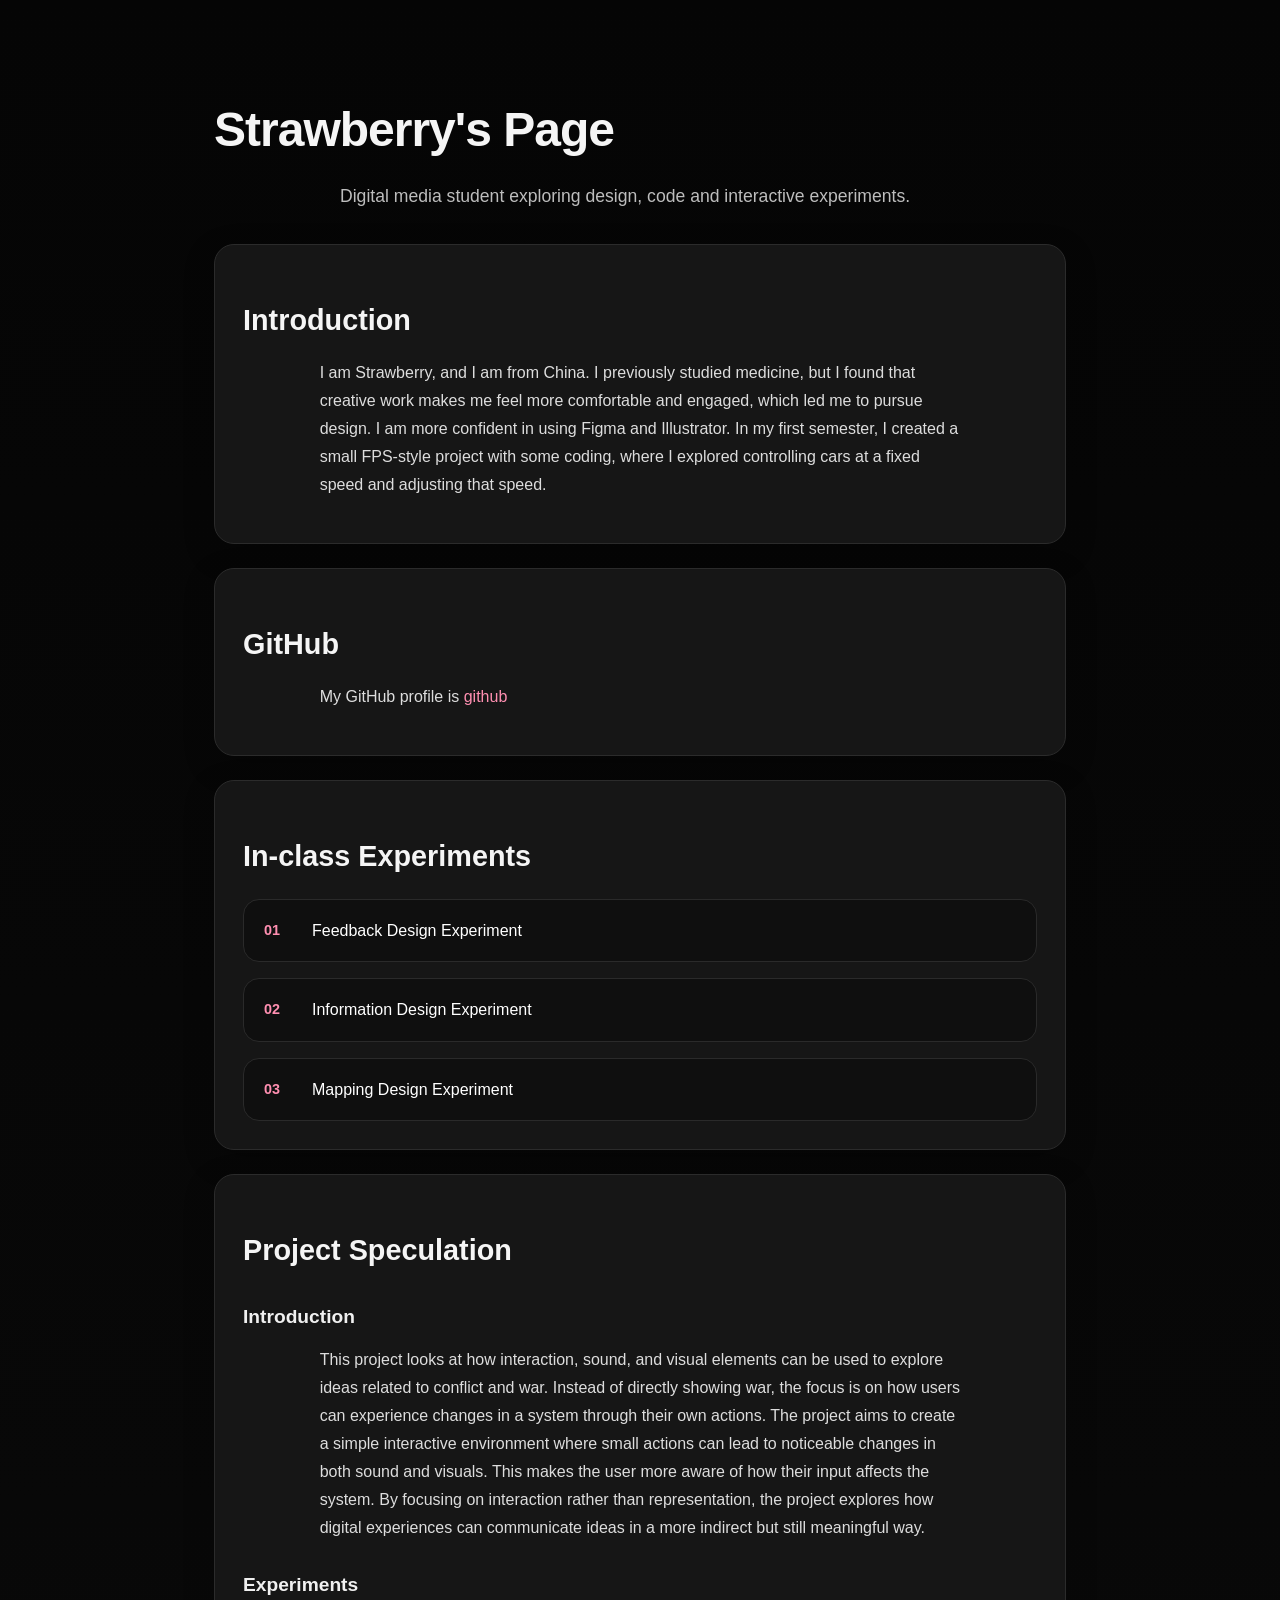
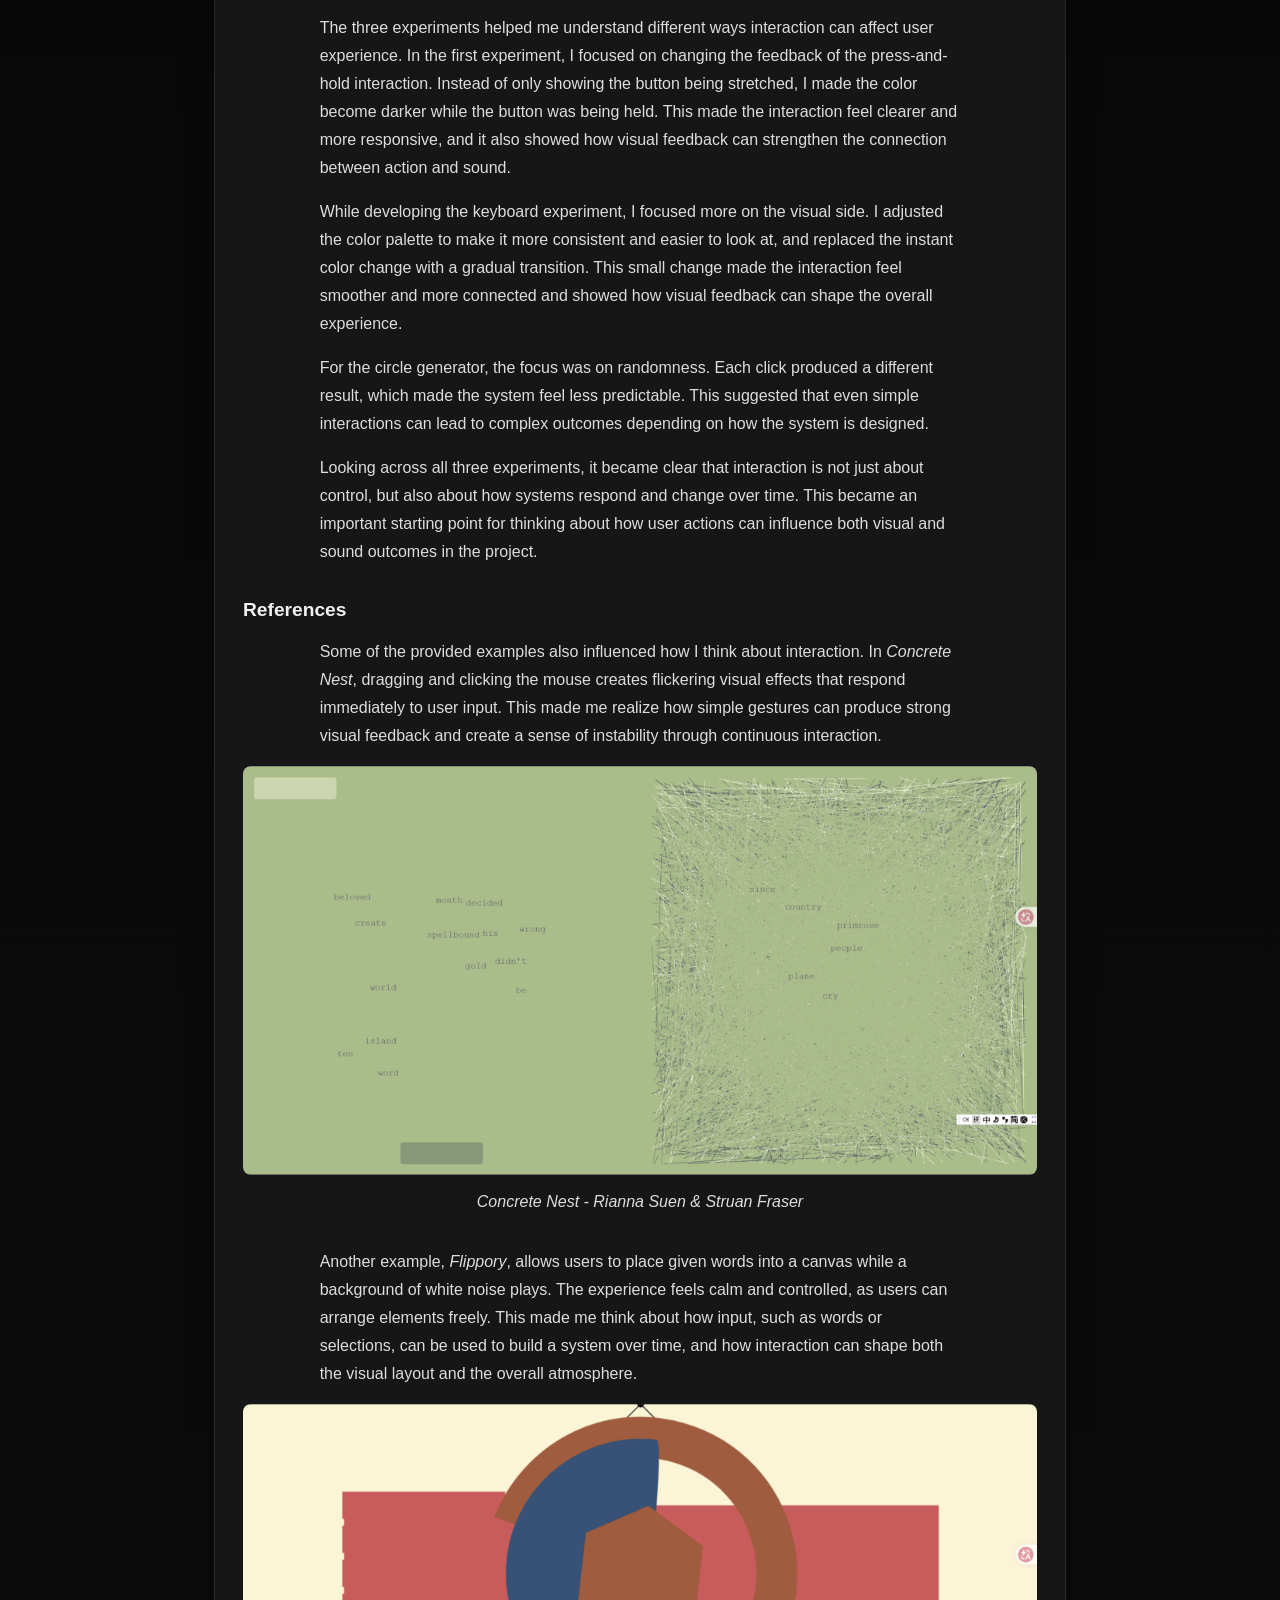
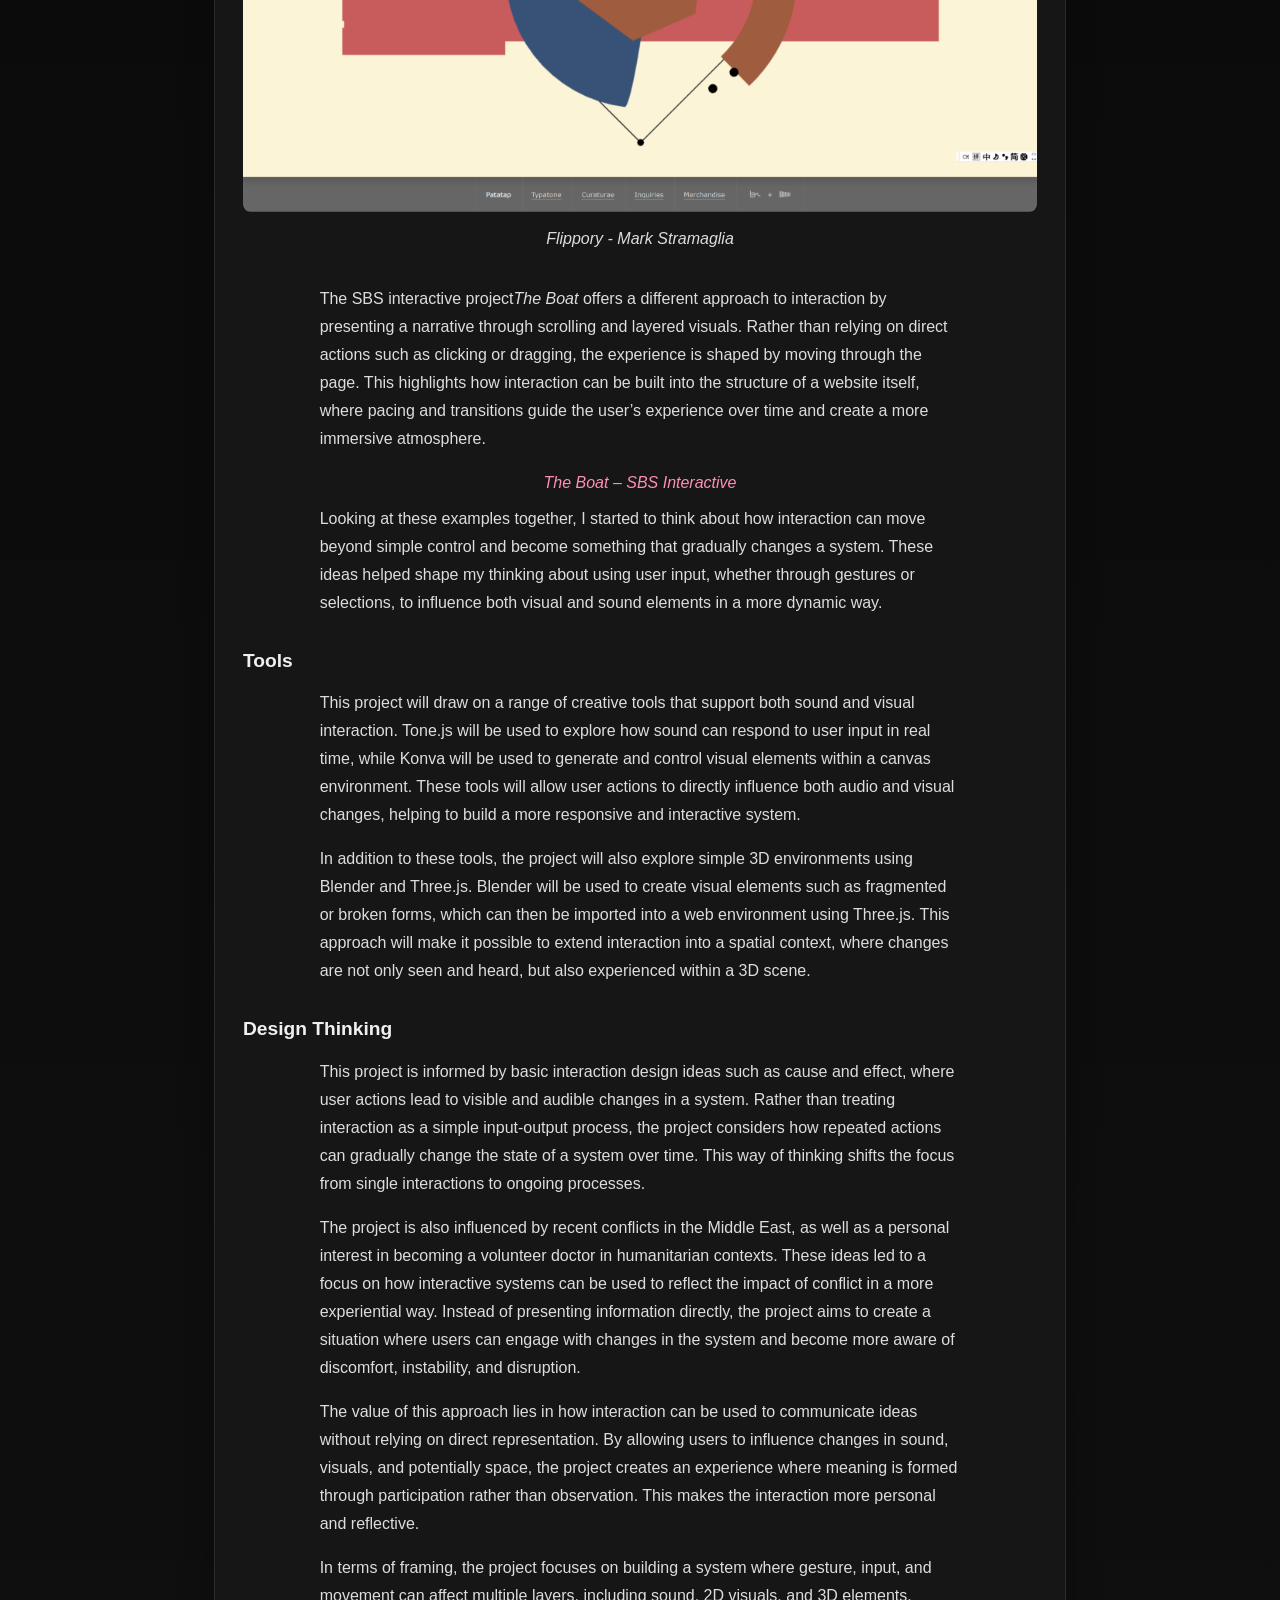
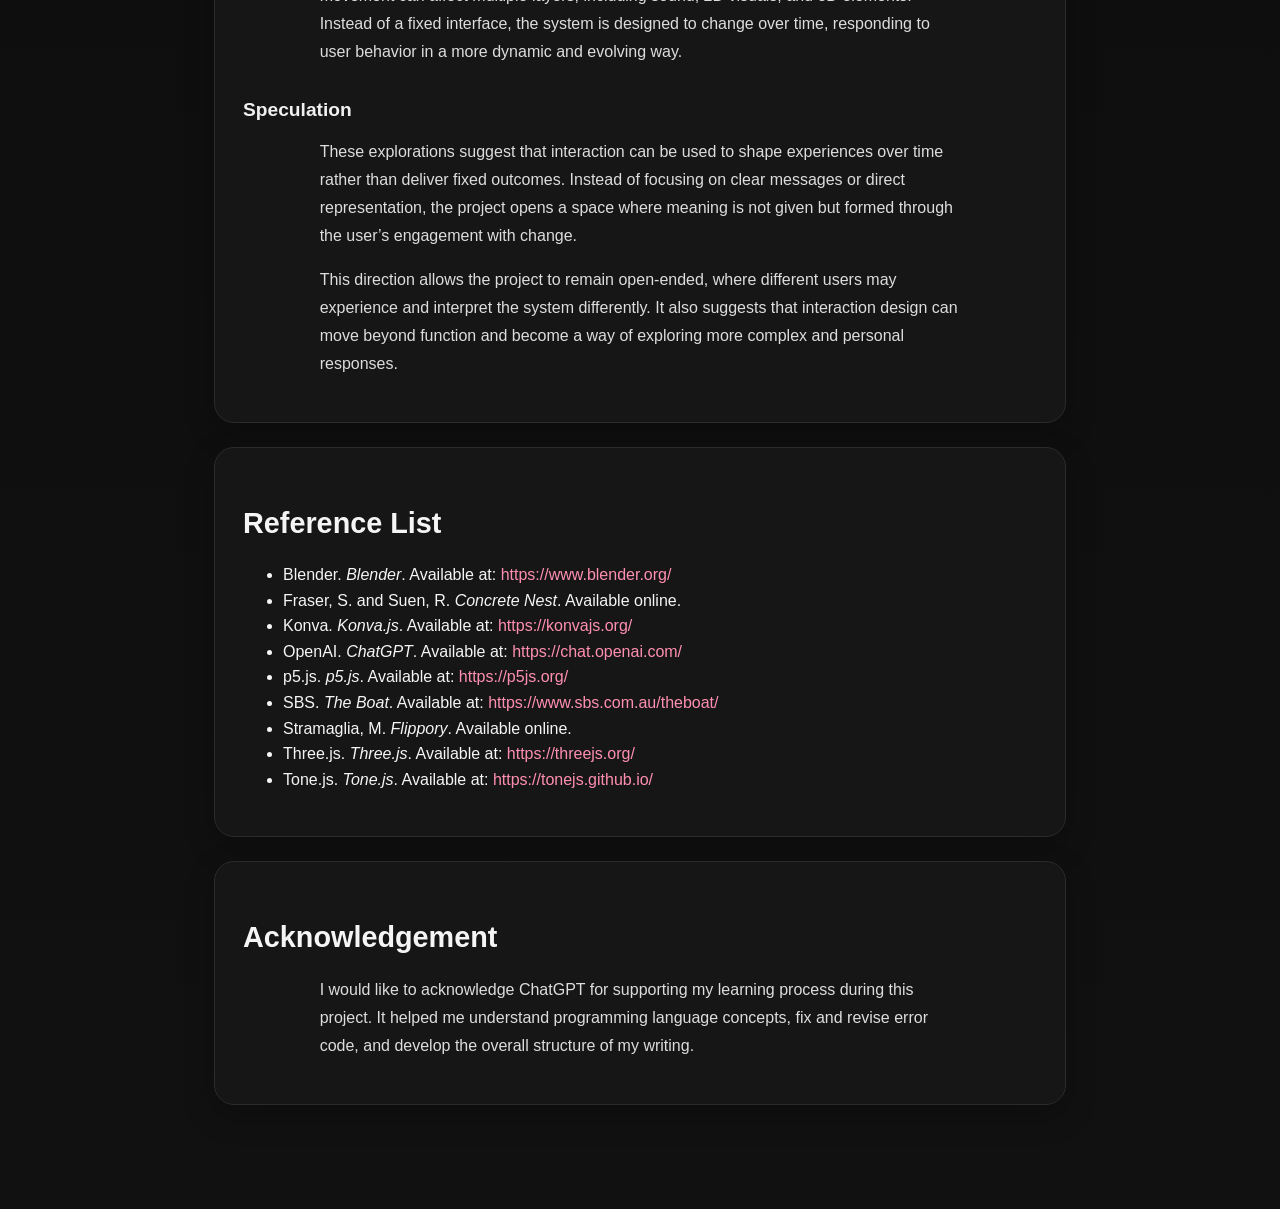
==== index.html @ 167f82b2 "1" ====
<!DOCTYPE html>
<html lang="en">
<head>
    <meta charset="UTF-8">
    <link rel="stylesheet" href="reset.css">
    <link rel="stylesheet" href="style.css">
    <link rel="icon" type="image/png" href="./assets/icons/favicon.png">
    <title>Introduction</title>
</head>
<body>
<main class="page">
    <header class="hero">
        <h1>Strawberry's Page</h1>
        <p class="subtitle">Digital media student exploring design, code and interactive experiments.</p>
    </header>

    <section class="card">
        <h2>Introduction</h2>
        <p>
            I am Strawberry, and I am from China. I previously studied medicine, but I found that creative work makes me feel more comfortable and engaged, which led me to pursue design. I am more confident in using Figma and Illustrator. In my first semester, I created a small FPS-style project with some coding, where I explored controlling cars at a fixed speed and adjusting that speed.
        </p>
    </section>

    <section class="card">
        <h2>GitHub</h2>
        <p>
            My GitHub profile is
            <a href="https://github.com/s4117390" target="_blank">github</a>
        </p>
    </section>

    <section class="card">
        <h2>In-class Experiments</h2>
        <div class="experiment-list">
            <a class="experiment-card" href="./feedbackDesignExperiment/toneJS-template-main" target="_blank">
                <span class="number">01</span>
                <span class="text">Feedback Design Experiment</span>
            </a>

            <a class="experiment-card" href="./informationDesignExperiment/informationDesignExperiment" target="_blank">
                <span class="number">02</span>
                <span class="text">Information Design Experiment</span>
            </a>

            <a class="experiment-card" href="./mappingDesignExperiment/mappingDesignExperiment" target="_blank">
                <span class="number">03</span>
                <span class="text">Mapping Design Experiment</span>
            </a>
        </div>
    </section>

    <section class="card">
        <h2>Project Speculation</h2>

        <h3>Introduction</h3>
        <p>
            This project looks at how interaction, sound, and visual elements can be used to explore ideas related to conflict and war. Instead of directly showing war, the focus is on how users can experience changes in a system through their own actions. The project aims to create a simple interactive environment where small actions can lead to noticeable changes in both sound and visuals. This makes the user more aware of how their input affects the system. By focusing on interaction rather than representation, the project explores how digital experiences can communicate ideas in a more indirect but still meaningful way.
        </p>

        <h3>Experiments</h3>
        <p>
            The three experiments helped me understand different ways interaction can affect user experience. In the first experiment, I focused on changing the feedback of the press-and-hold interaction. Instead of only showing the button being stretched, I made the color become darker while the button was being held. This made the interaction feel clearer and more responsive, and it also showed how visual feedback can strengthen the connection between action and sound.
        </p>
        <p>
            While developing the keyboard experiment, I focused more on the visual side. I adjusted the color palette to make it more consistent and easier to look at, and replaced the instant color change with a gradual transition. This small change made the interaction feel smoother and more connected and showed how visual feedback can shape the overall experience.
        </p>
        <p>
            For the circle generator, the focus was on randomness. Each click produced a different result, which made the system feel less predictable. This suggested that even simple interactions can lead to complex outcomes depending on how the system is designed.
        </p>
        <p>
            Looking across all three experiments, it became clear that interaction is not just about control, but also about how systems respond and change over time. This became an important starting point for thinking about how user actions can influence both visual and sound outcomes in the project.
        </p>

        <h3>References</h3>

        <p>
            Some of the provided examples also influenced how I think about interaction. In <em>Concrete Nest</em>, dragging and clicking the mouse creates flickering visual effects that respond immediately to user input. This made me realize how simple gestures can produce strong visual feedback and create a sense of instability through continuous interaction.
        </p>

        <!-- concrete image -->
        <div class="reference-item">
            <img src="./assets/Concrete%20Nest%20-%20Rianna%20Suen%20&%20Struan%20Fraser.png" alt="Flippory">

            <p class="reference-title"><em>Concrete Nest - Rianna Suen & Struan Fraser</em></p>
        </div>

        <p>
            Another example, <em>Flippory</em>, allows users to place given words into a canvas while a background of white noise plays. The experience feels calm and controlled, as users can arrange elements freely. This made me think about how input, such as words or selections, can be used to build a system over time, and how interaction can shape both the visual layout and the overall atmosphere.
        </p>

        <!-- flippory image -->
        <div class="reference-item">
            <img src="./assets/Flippory%20-%20Mark%20Stramaglia.png" alt="Concrete Nest">

            <p class="reference-title"><em>Flippory - Mark Stramaglia</em></p>


        </div>


            <p>
                The SBS interactive project<em>The Boat</em> offers a different approach to interaction by presenting a narrative through scrolling and layered visuals. Rather than relying on direct actions such as clicking or dragging, the experience is shaped by moving through the page. This highlights how interaction can be built into the structure of a website itself, where pacing and transitions guide the user’s experience over time and create a more immersive atmosphere.
            </p>

            <p class="reference-title">
            <em>
                <a href="https://www.sbs.com.au/theboat/" target="_blank">
                    The Boat – SBS Interactive
                </a>
            </em>
            </p>

            <p>
                Looking at these examples together, I started to think about how interaction can move beyond simple control and become something that gradually changes a system. These ideas helped shape my thinking about using user input, whether through gestures or selections, to influence both visual and sound elements in a more dynamic way.
            </p>

        <h3>Tools</h3>
        <p>
            This project will draw on a range of creative tools that support both sound and visual interaction. Tone.js will be used to explore how sound can respond to user input in real time, while Konva will be used to generate and control visual elements within a canvas environment. These tools will allow user actions to directly influence both audio and visual changes, helping to build a more responsive and interactive system.
        </p>
        <p>
            In addition to these tools, the project will also explore simple 3D environments using Blender and Three.js. Blender will be used to create visual elements such as fragmented or broken forms, which can then be imported into a web environment using Three.js. This approach will make it possible to extend interaction into a spatial context, where changes are not only seen and heard, but also experienced within a 3D scene.
        </p>

        <h3>Design Thinking</h3>
        <p>
            This project is informed by basic interaction design ideas such as cause and effect, where user actions lead to visible and audible changes in a system. Rather than treating interaction as a simple input-output process, the project considers how repeated actions can gradually change the state of a system over time. This way of thinking shifts the focus from single interactions to ongoing processes.
        </p>

        <p>
            The project is also influenced by recent conflicts in the Middle East, as well as a personal interest in becoming a volunteer doctor in humanitarian contexts. These ideas led to a focus on how interactive systems can be used to reflect the impact of conflict in a more experiential way. Instead of presenting information directly, the project aims to create a situation where users can engage with changes in the system and become more aware of discomfort, instability, and disruption.
        </p>

        <p>
            The value of this approach lies in how interaction can be used to communicate ideas without relying on direct representation. By allowing users to influence changes in sound, visuals, and potentially space, the project creates an experience where meaning is formed through participation rather than observation. This makes the interaction more personal and reflective.
        </p>

        <p>
            In terms of framing, the project focuses on building a system where gesture, input, and movement can affect multiple layers, including sound, 2D visuals, and 3D elements. Instead of a fixed interface, the system is designed to change over time, responding to user behavior in a more dynamic and evolving way.
        </p>

        <h3>Speculation</h3>
        <p>
            These explorations suggest that interaction can be used to shape experiences over time rather than deliver fixed outcomes. Instead of focusing on clear messages or direct representation, the project opens a space where meaning is not given but formed through the user’s engagement with change.
        </p>

        <p>
            This direction allows the project to remain open-ended, where different users may experience and interpret the system differently. It also suggests that interaction design can move beyond function and become a way of exploring more complex and personal responses.
        </p>

    </section>

    <section class="card">
        <h2>Reference List</h2>

        <ul class="reference-list">
            <li>
                Blender. <em>Blender</em>. Available at:
                <a href="https://www.blender.org/" target="_blank">https://www.blender.org/</a>
            </li>

            <li>
                Fraser, S. and Suen, R. <em>Concrete Nest</em>. Available online.
            </li>

            <li>
                Konva. <em>Konva.js</em>. Available at:
                <a href="https://konvajs.org/" target="_blank">https://konvajs.org/</a>
            </li>

            <li>
                OpenAI. <em>ChatGPT</em>. Available at:
                <a href="https://chat.openai.com/" target="_blank">https://chat.openai.com/</a>
            </li>

            <li>
                p5.js. <em>p5.js</em>. Available at:
                <a href="https://p5js.org/" target="_blank">https://p5js.org/</a>
            </li>

            <li>
                SBS. <em>The Boat</em>. Available at:
                <a href="https://www.sbs.com.au/theboat/" target="_blank">https://www.sbs.com.au/theboat/</a>
            </li>

            <li>
                Stramaglia, M. <em>Flippory</em>. Available online.
            </li>

            <li>
                Three.js. <em>Three.js</em>. Available at:
                <a href="https://threejs.org/" target="_blank">https://threejs.org/</a>
            </li>

            <li>
                Tone.js. <em>Tone.js</em>. Available at:
                <a href="https://tonejs.github.io/" target="_blank">https://tonejs.github.io/</a>
            </li>
        </ul>
    </section>

    <section class="card">
        <h2>Acknowledgement</h2>
        <p>
            I would like to acknowledge ChatGPT for supporting my learning process during this project. It helped me understand programming language concepts, fix and revise error code, and develop the overall structure of my writing.
        </p>
    </section>

</main>
</body>
</html>
---- style.css ----
body {
    margin: 0;
    font-family: Arial, Helvetica, sans-serif;
    background: linear-gradient(180deg, #050505 0%, #111111 100%);
    color: #f5f5f5;
    line-height: 1.6;
}

.page {
    max-width: 900px;
    margin: 0 auto;
    padding: 60px 24px 80px;
}

.hero {
    margin-bottom: 32px;
}

.hero h1 {
    font-size: 3rem;
    margin-bottom: 12px;
    letter-spacing: -1px;
}

.subtitle {
    color: #bdbdbd;
    font-size: 1.1rem;
    max-width: 600px;
}

.card {
    background: #161616;
    border: 1px solid #2b2b2b;
    border-radius: 20px;
    padding: 28px;
    margin-bottom: 24px;
    box-shadow: 0 10px 30px rgba(0, 0, 0, 0.25);
}

h2 {
    font-size: 1.8rem;
    margin-bottom: 16px;
}

p {
    color: #dddddd;
    max-width: 72ch;
    line-height: 1.75;
    margin: 0 auto 1rem;
}

a {
    color: #ff8fb1;
    text-decoration: none;
    transition: 0.2s ease;
}

a:hover {
    color: #ffd1df;
    text-decoration: underline;
}

.experiment-list {
    display: grid;
    gap: 16px;
    margin-top: 20px;
}

.experiment-card {
    display: flex;
    align-items: center;
    gap: 16px;
    background: #0f0f0f;
    border: 1px solid #2a2a2a;
    border-radius: 16px;
    padding: 18px 20px;
    color: #ffffff;
    text-decoration: none;
}

.experiment-card:hover {
    transform: translateY(-2px);
    border-color: #ff8fb1;
    text-decoration: none;
}

.number {
    font-size: 0.9rem;
    color: #ff8fb1;
    font-weight: bold;
    min-width: 32px;
}

.text {
    font-size: 1rem;
}

.reference-item {
    margin-bottom: 2rem;
}

.reference-item img {
    width: 100%;
    border-radius: 8px;
    margin-bottom: 0.8rem;
}

.reference-title {
    text-align: center;
    font-style: italic;
    margin-bottom: 0.5rem;
}

h3 {
    font-size: 1.2rem;
    margin-top: 1.8rem;
    margin-bottom: 0.8rem;
    color: #f0f0f0;
}
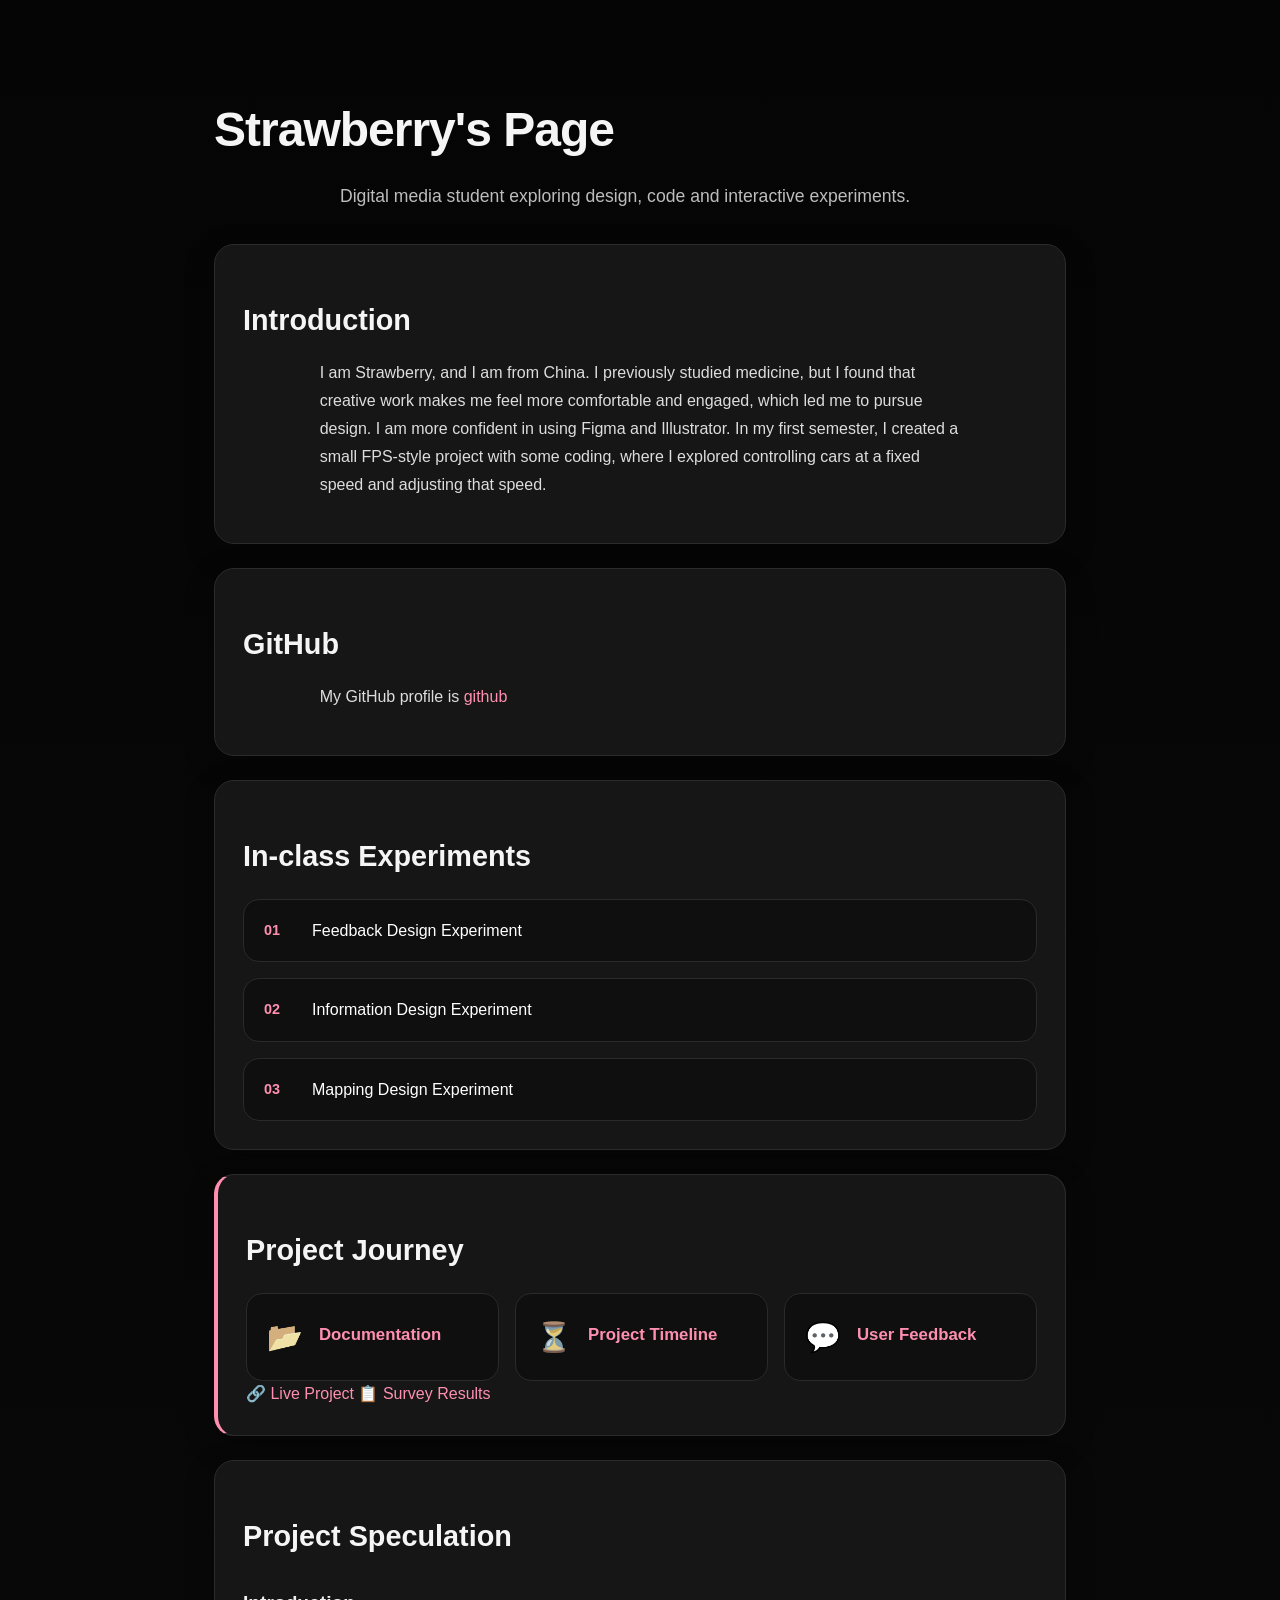
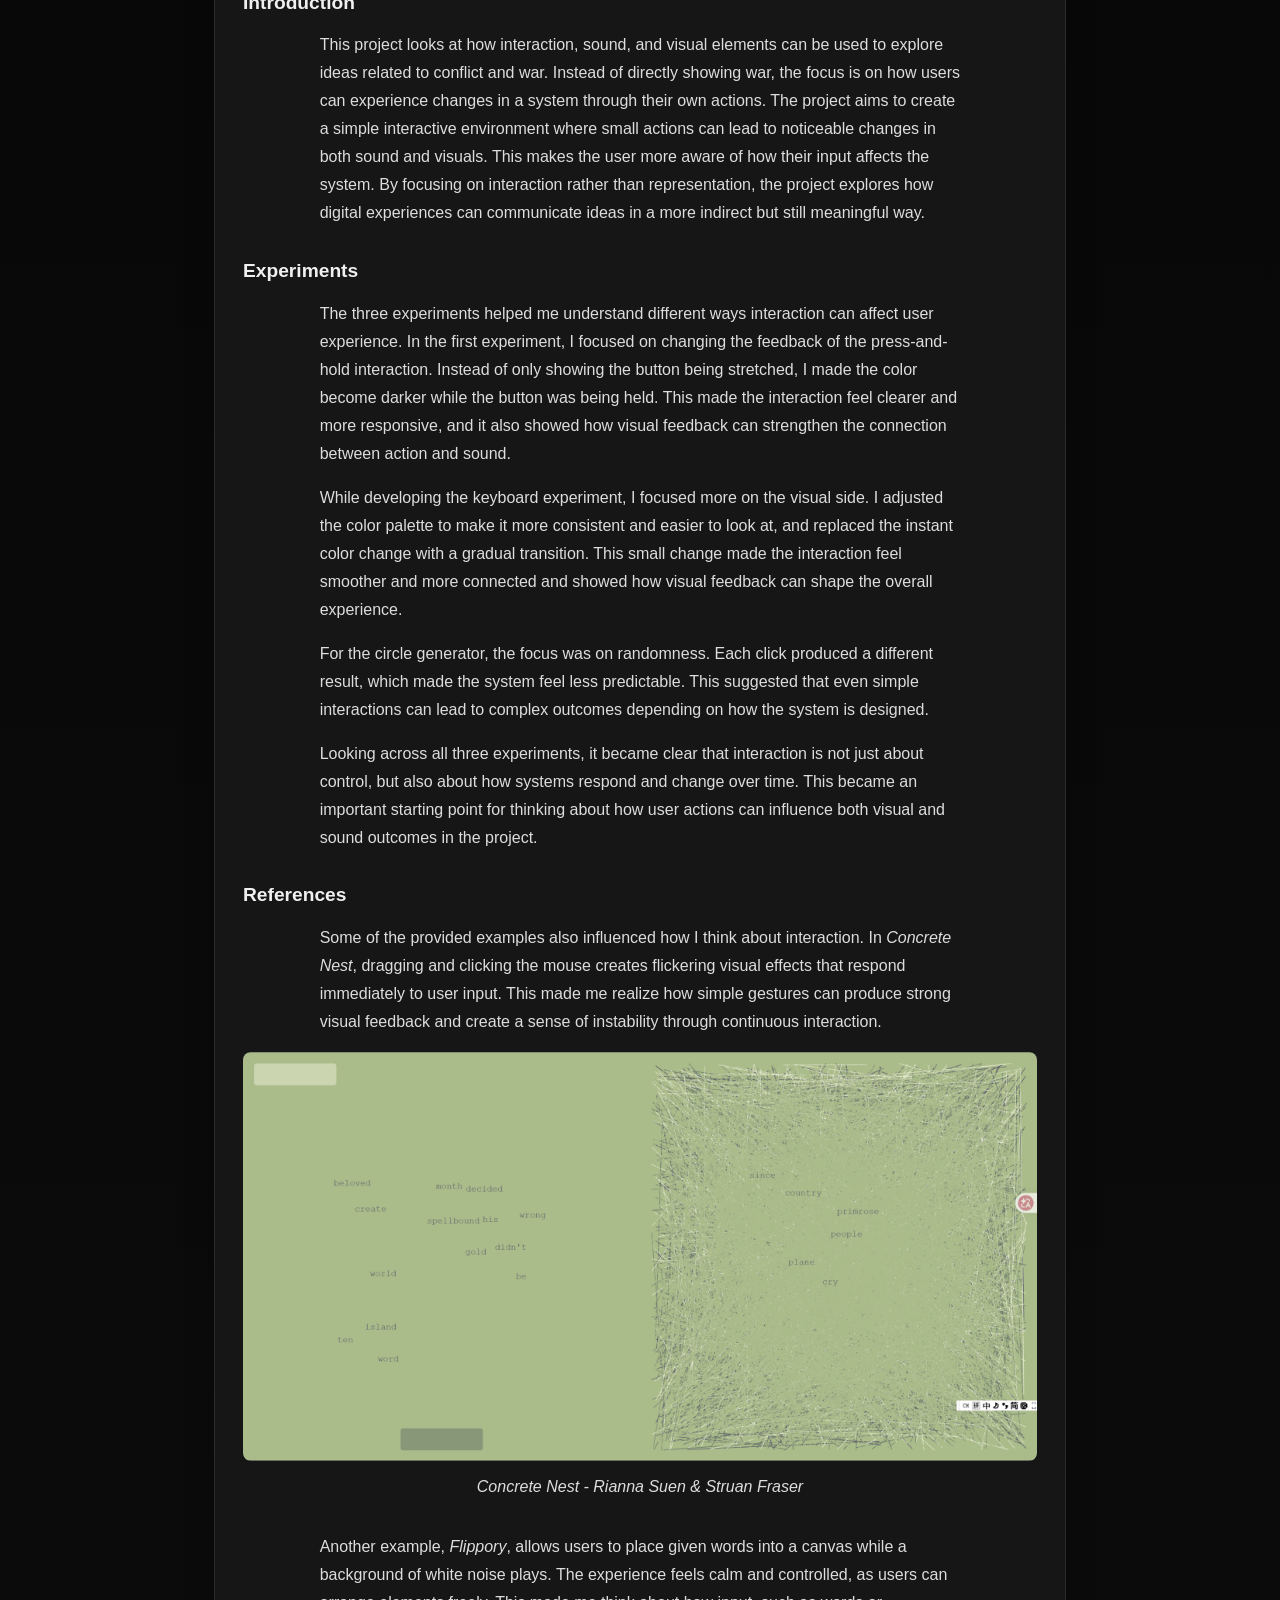
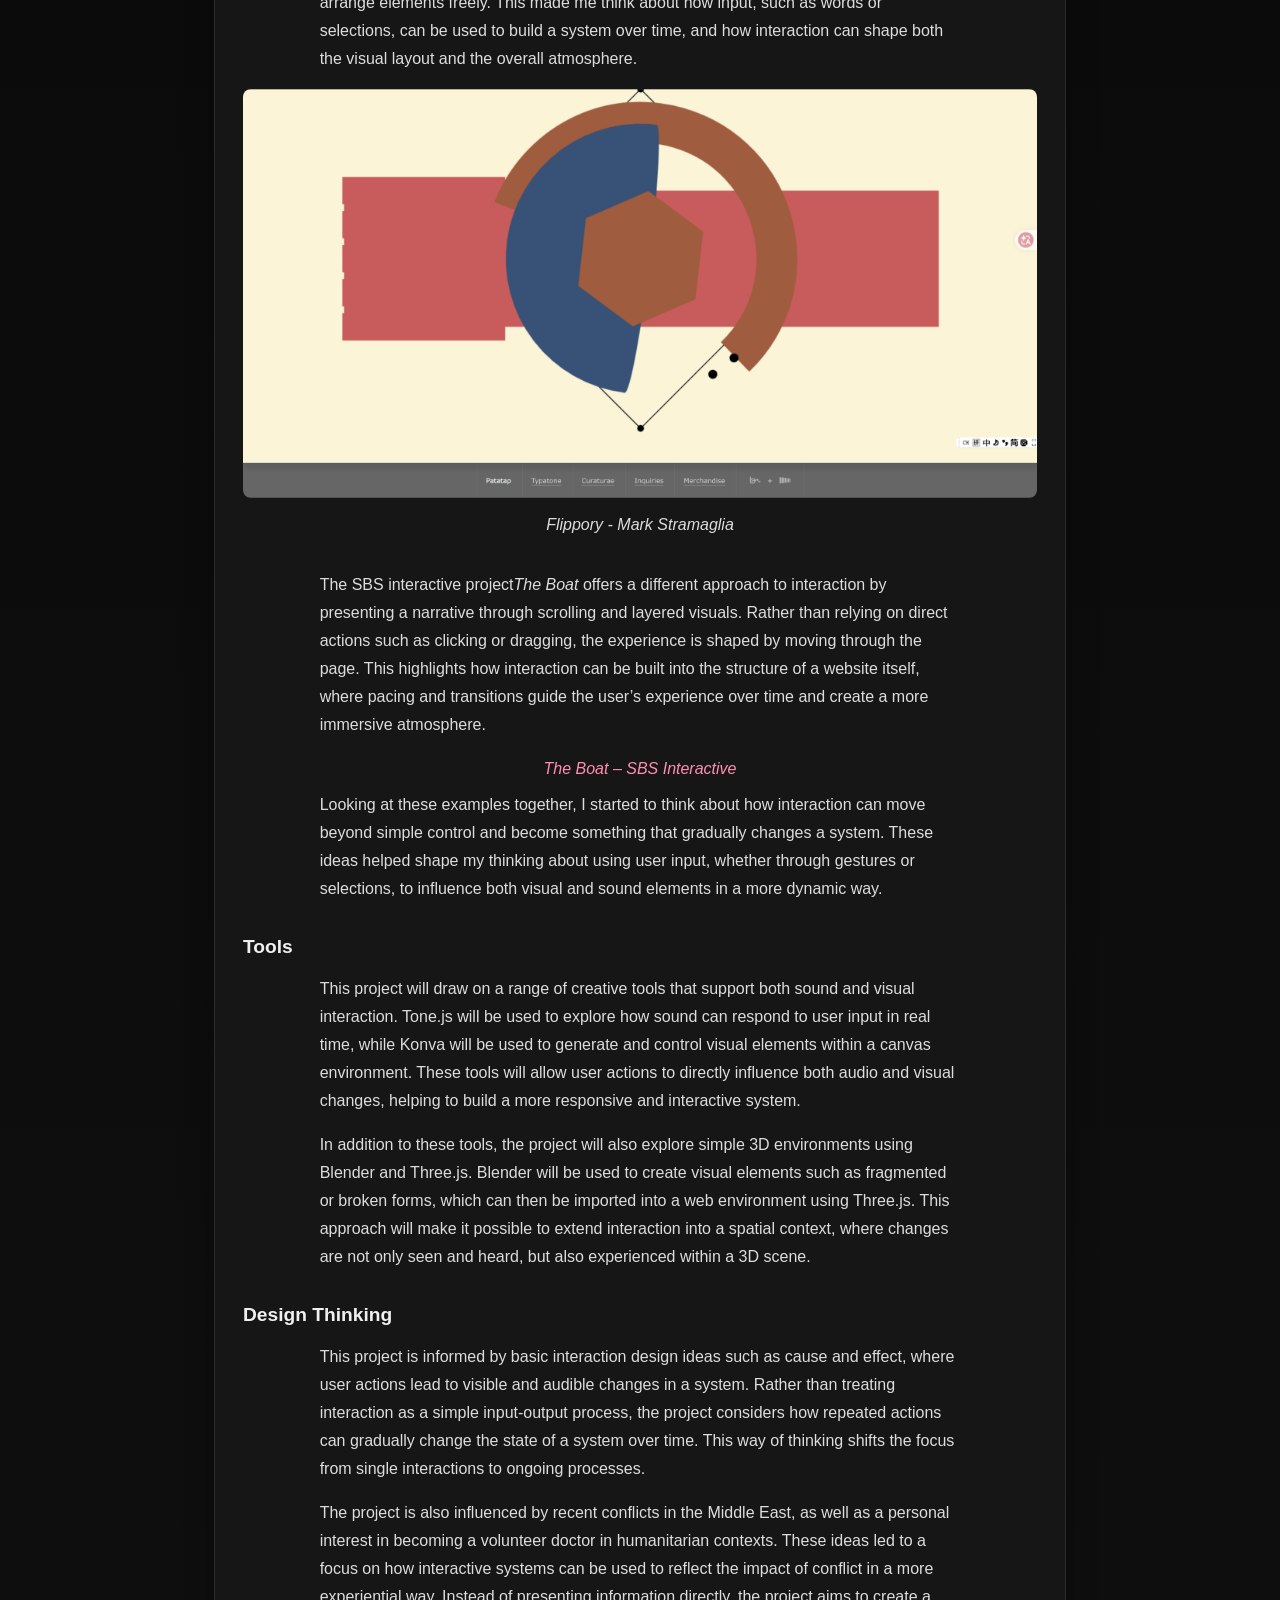
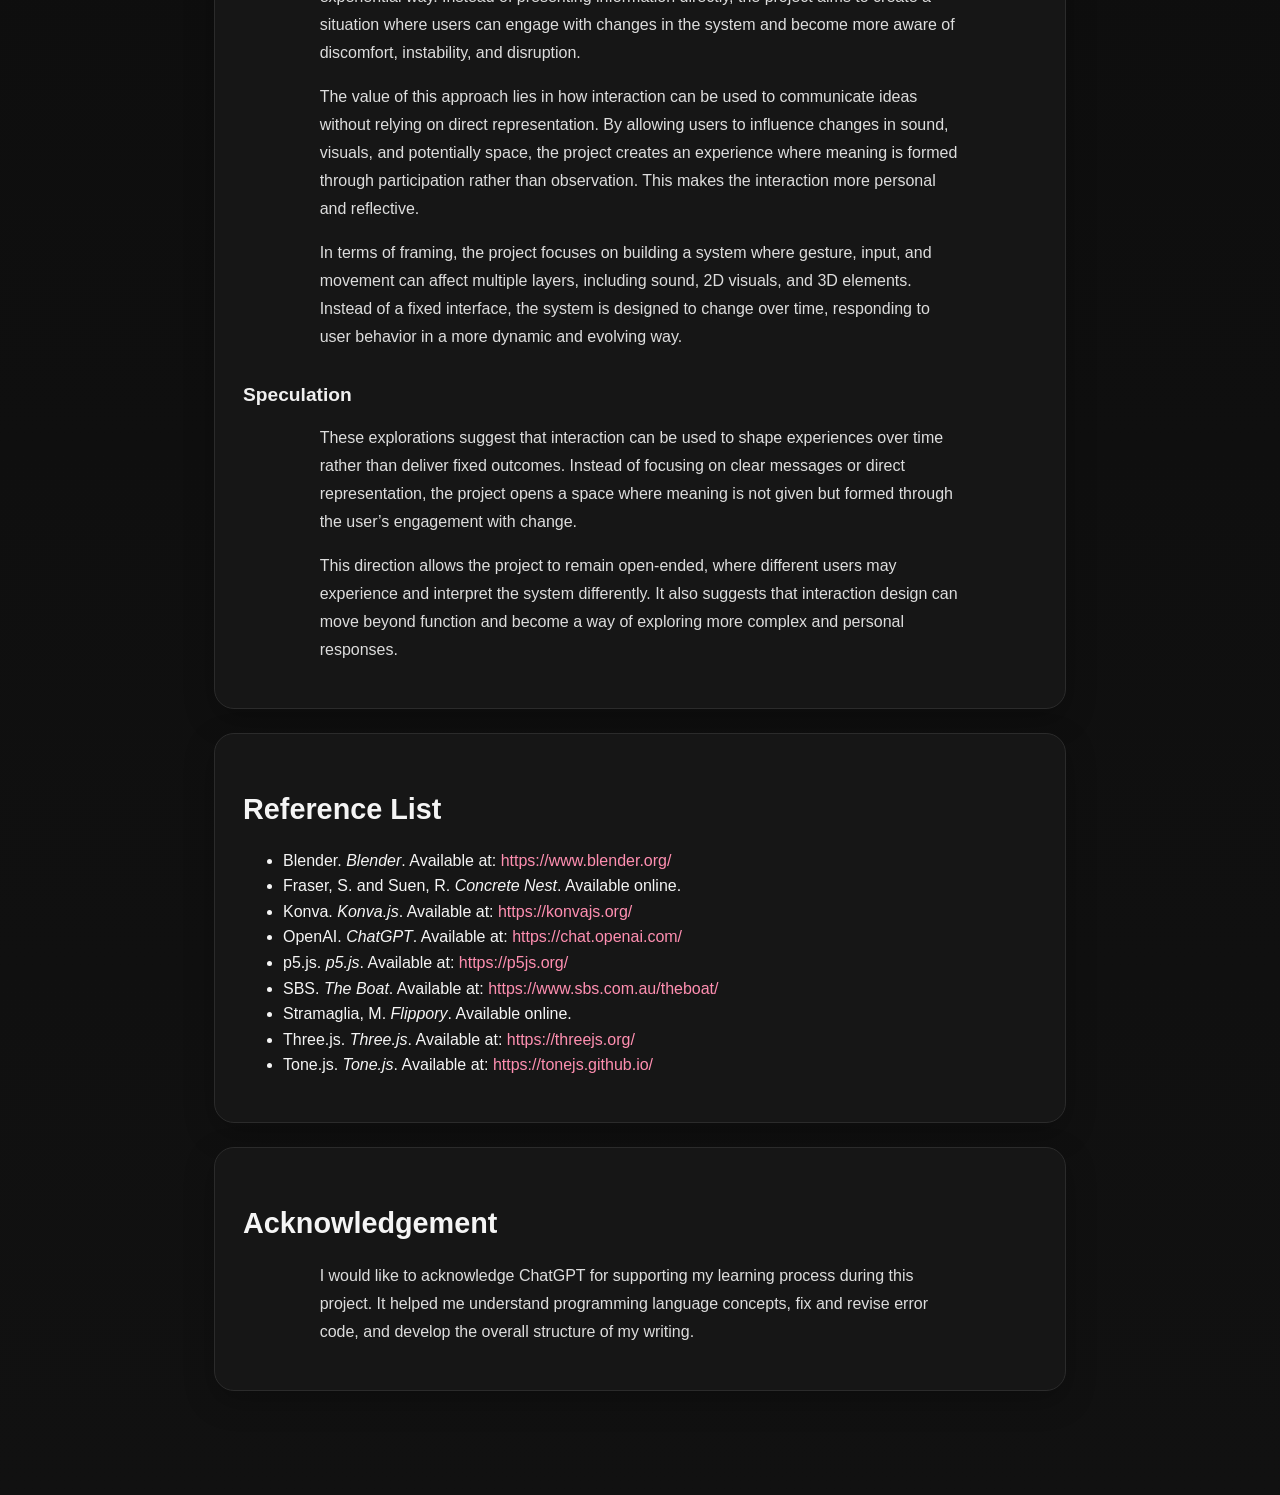
==== commit 7b8c4d32: "1" ====
--- a/index.html
+++ b/index.html
@@ -49,6 +49,42 @@
         </div>
     </section>
 
+    <section class="card journey-card">
+        <h2>Project Journey</h2>
+        <div class="journey-grid">
+            <a class="journey-item" href="./docs.html" target="_blank">
+                <div class="icon">📂</div>
+                <div class="info">
+                    <span class="title">Documentation</span>
+                </div>
+            </a>
+
+            <a class="journey-item" href="./timeline.html" target="_blank">
+                <div class="icon">⏳</div>
+                <div class="info">
+                    <span class="title">Project Timeline</span>
+                </div>
+            </a>
+
+            <a class="journey-item" href="./feedback.html" target="_blank">
+                <div class="icon">💬</div>
+                <div class="info">
+                    <span class="title">User Feedback</span>
+                </div>
+            </a>
+        </div>
+
+        <div class="feedback-links">
+            <a href="https://fluffy-paletas-2036fd.netlify.app/" target="_blank" class="link-btn">
+                <span class="icon">🔗</span> Live Project
+            </a>
+            <a href="https://forms.office.com/Pages/DesignPageV2.aspx?origin=NeoPortalPage&subpage=design&id=cTYy0b7NF0S01L2yS1Exa24AtF_Ow2JGplv4WEPpg5xUODJER0RKVjQxQlZLUDZFQVk4MzZBTFJXVi4u&analysis=true">
+                <span class="icon">📋</span> Survey Results
+            </a>
+        </div>
+
+    </section>
+
     <section class="card">
         <h2>Project Speculation</h2>
 
--- a/style.css
+++ b/style.css
@@ -116,4 +116,157 @@
     margin-top: 1.8rem;
     margin-bottom: 0.8rem;
     color: #f0f0f0;
+}
+
+/* Project Journey 特殊样式 */
+.journey-card {
+    border-left: 4px solid #ff8fb1; /* 左侧粗边框增加区分度 */
+}
+
+.journey-grid {
+    display: grid;
+    grid-template-columns: repeat(auto-fit, minmax(250px, 1fr));
+    gap: 16px;
+    margin-top: 20px;
+}
+
+.journey-item {
+    display: flex;
+    align-items: center;
+    gap: 16px;
+    background: #0f0f0f;
+    border: 1px solid #2a2a2a;
+    border-radius: 16px;
+    padding: 20px;
+    color: #ffffff;
+    text-decoration: none;
+    transition: all 0.3s ease;
+}
+
+.journey-item:hover {
+    transform: translateY(-3px);
+    border-color: #ff8fb1;
+    background: #1a1a1a;
+}
+
+.journey-item .icon {
+    font-size: 1.8rem;
+    filter: grayscale(0.5);
+    transition: filter 0.3s ease;
+}
+
+.journey-item:hover .icon {
+    filter: grayscale(0);
+}
+
+.journey-item .info {
+    display: flex;
+    flex-direction: column;
+}
+
+.journey-item .title {
+    font-weight: bold;
+    font-size: 1.05rem;
+    color: #ff8fb1;
+    margin-bottom: 4px;
+}
+
+.journey-item .desc {
+    font-size: 0.85rem;
+    color: #bdbdbd;
+}
+
+/* 适配移动端 */
+@media (max-width: 600px) {
+    .journey-grid {
+        grid-template-columns: 1fr;
+    }
+}
+
+/* feedback page */
+
+/* Main container for the reflection content */
+.feedback-page {
+    max-width: 900px;
+    margin: 0 auto;
+    padding: 60px 24px;
+}
+
+/* Base card styling for each feedback section */
+.feedback-card {
+    position: relative;
+    padding: 40px 30px !important;
+    margin-bottom: 30px;
+    background: #161616;
+    border: 1px solid #2b2b2b;
+    border-radius: 20px;
+    transition: transform 0.3s ease, border-color 0.3s ease;
+}
+
+/* Subtle hover effect for interactivity */
+.feedback-card:hover {
+    transform: translateY(-5px);
+    border-color: #444;
+}
+
+/* Highlight the current version with the theme color */
+.current-version {
+    border-left: 4px solid #ff8fb1;
+    background: linear-gradient(145deg, #161616 0%, #1c1c1c 100%);
+}
+
+.current-version:hover {
+    border-color: #ff8fb1;
+}
+
+/* Version tags/labels (e.g., Initial Version vs Current Version) */
+.version-tag {
+    display: inline-block;
+    background: #2b2b2b;
+    color: #ff8fb1;
+    font-family: 'Courier New', Courier, monospace; /* Monospace for a technical look */
+    font-size: 0.75rem;
+    padding: 6px 14px;
+    border-radius: 50px;
+    margin-bottom: 24px;
+    text-transform: uppercase;
+    letter-spacing: 1.5px;
+}
+
+/* Stronger contrast for the current version tag */
+.current-version .version-tag {
+    background: #ff8fb1;
+    color: #111;
+    font-weight: bold;
+}
+
+/* Reflection body text optimization for readability */
+.reflection-text {
+    color: #cccccc;
+    font-size: 1.05rem;
+    line-height: 1.8; /* Increased line height for academic readability */
+    margin: 0;
+    text-align: justify; /* Clean edges for long paragraphs */
+}
+
+/* Visual divider between the two testing phases */
+.divider {
+    text-align: center;
+    color: #333;
+    margin: 50px 0;
+    font-size: 1.5rem;
+    letter-spacing: 15px;
+    opacity: 0.5;
+}
+
+/* responsive design */
+@media (max-width: 768px) {
+    .feedback-card {
+        padding: 30px 20px !important;
+    }
+
+    .reflection-text {
+        font-size: 0.95rem;
+        text-align: left; /* Better for mobile devices */
+    }
 }
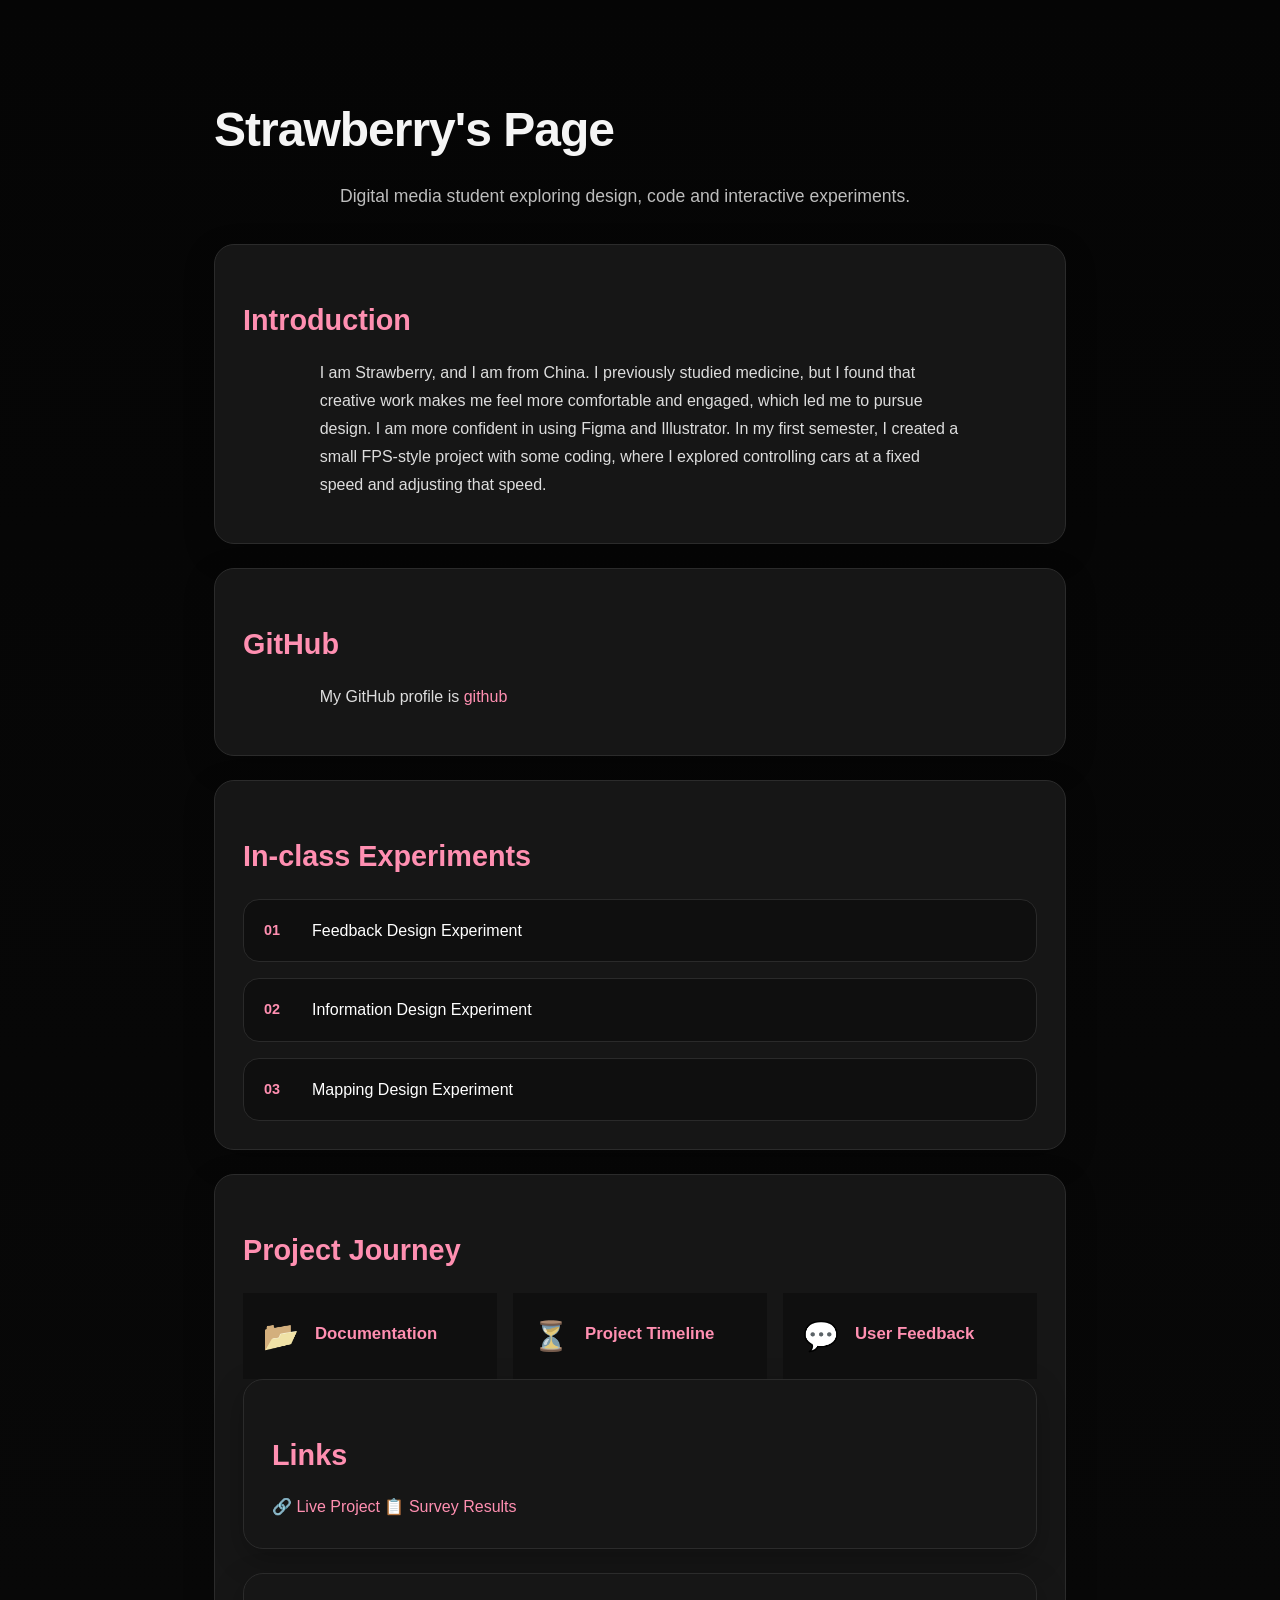
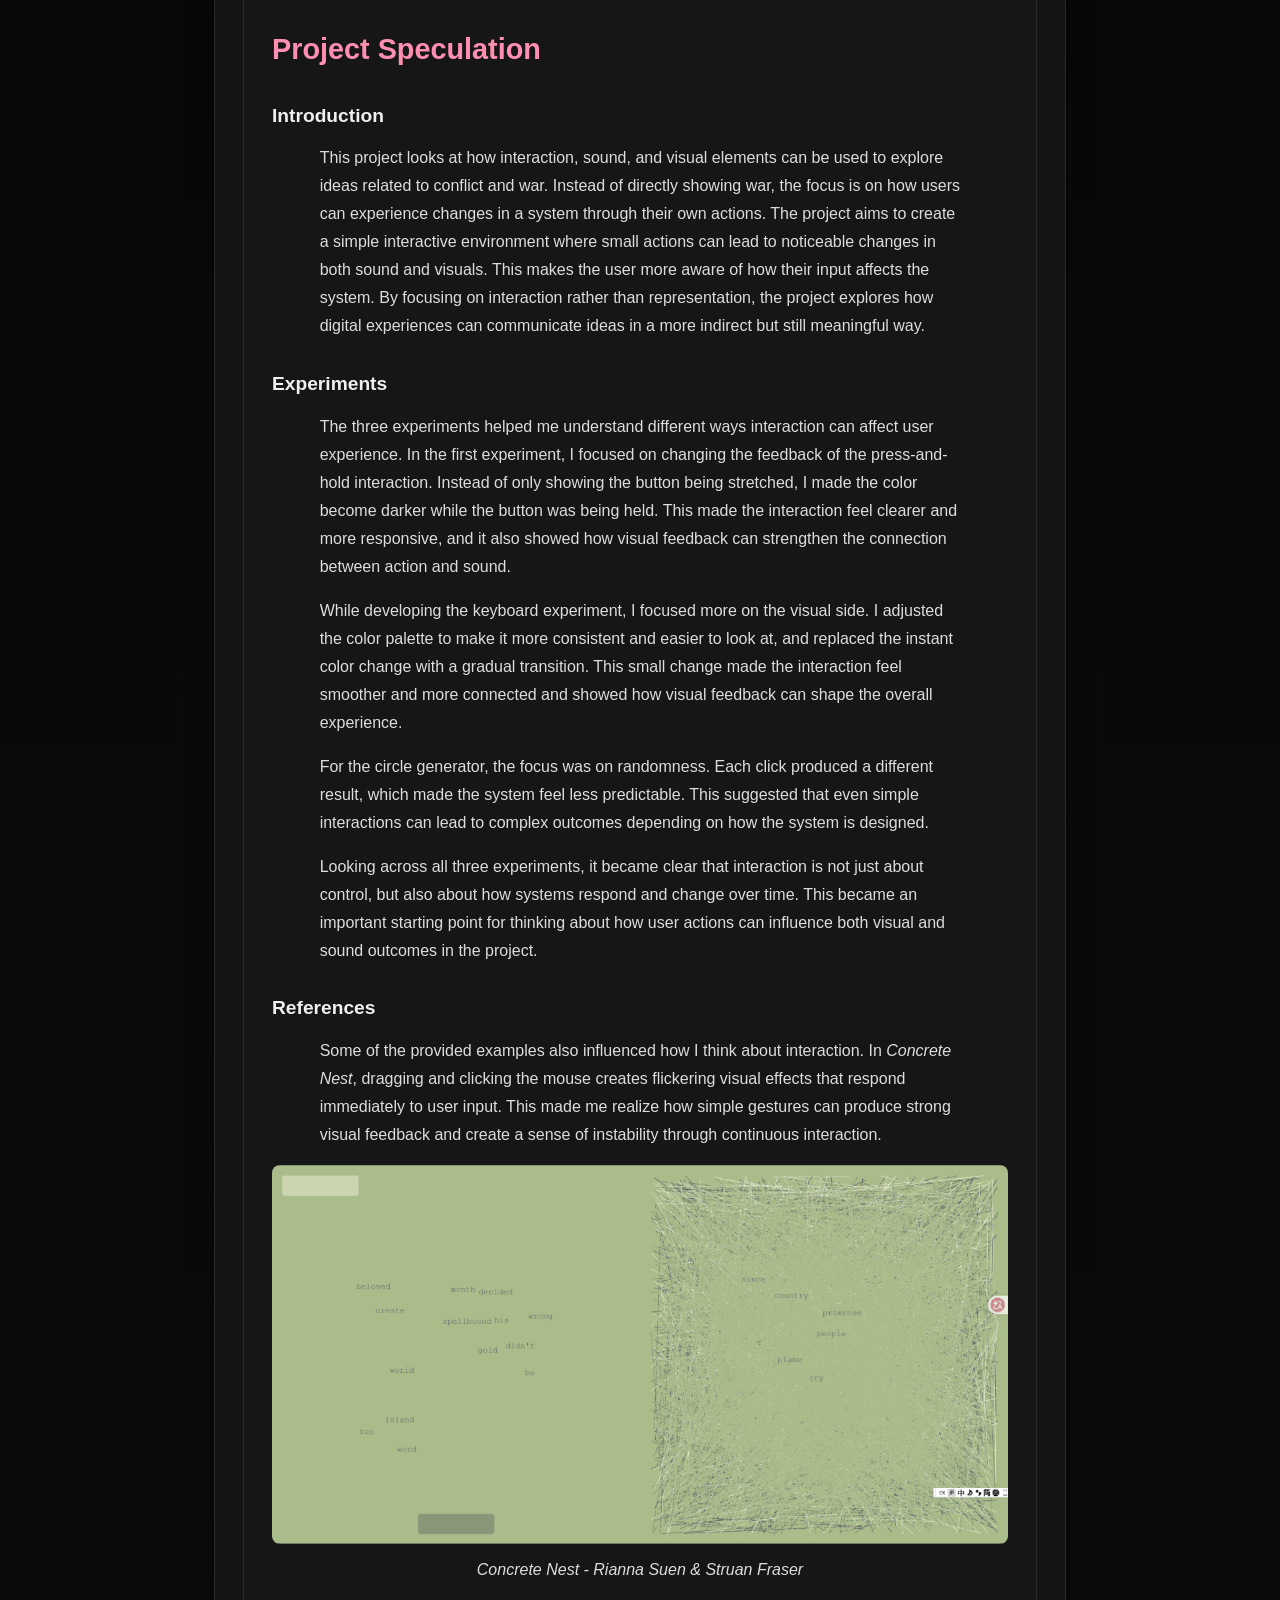
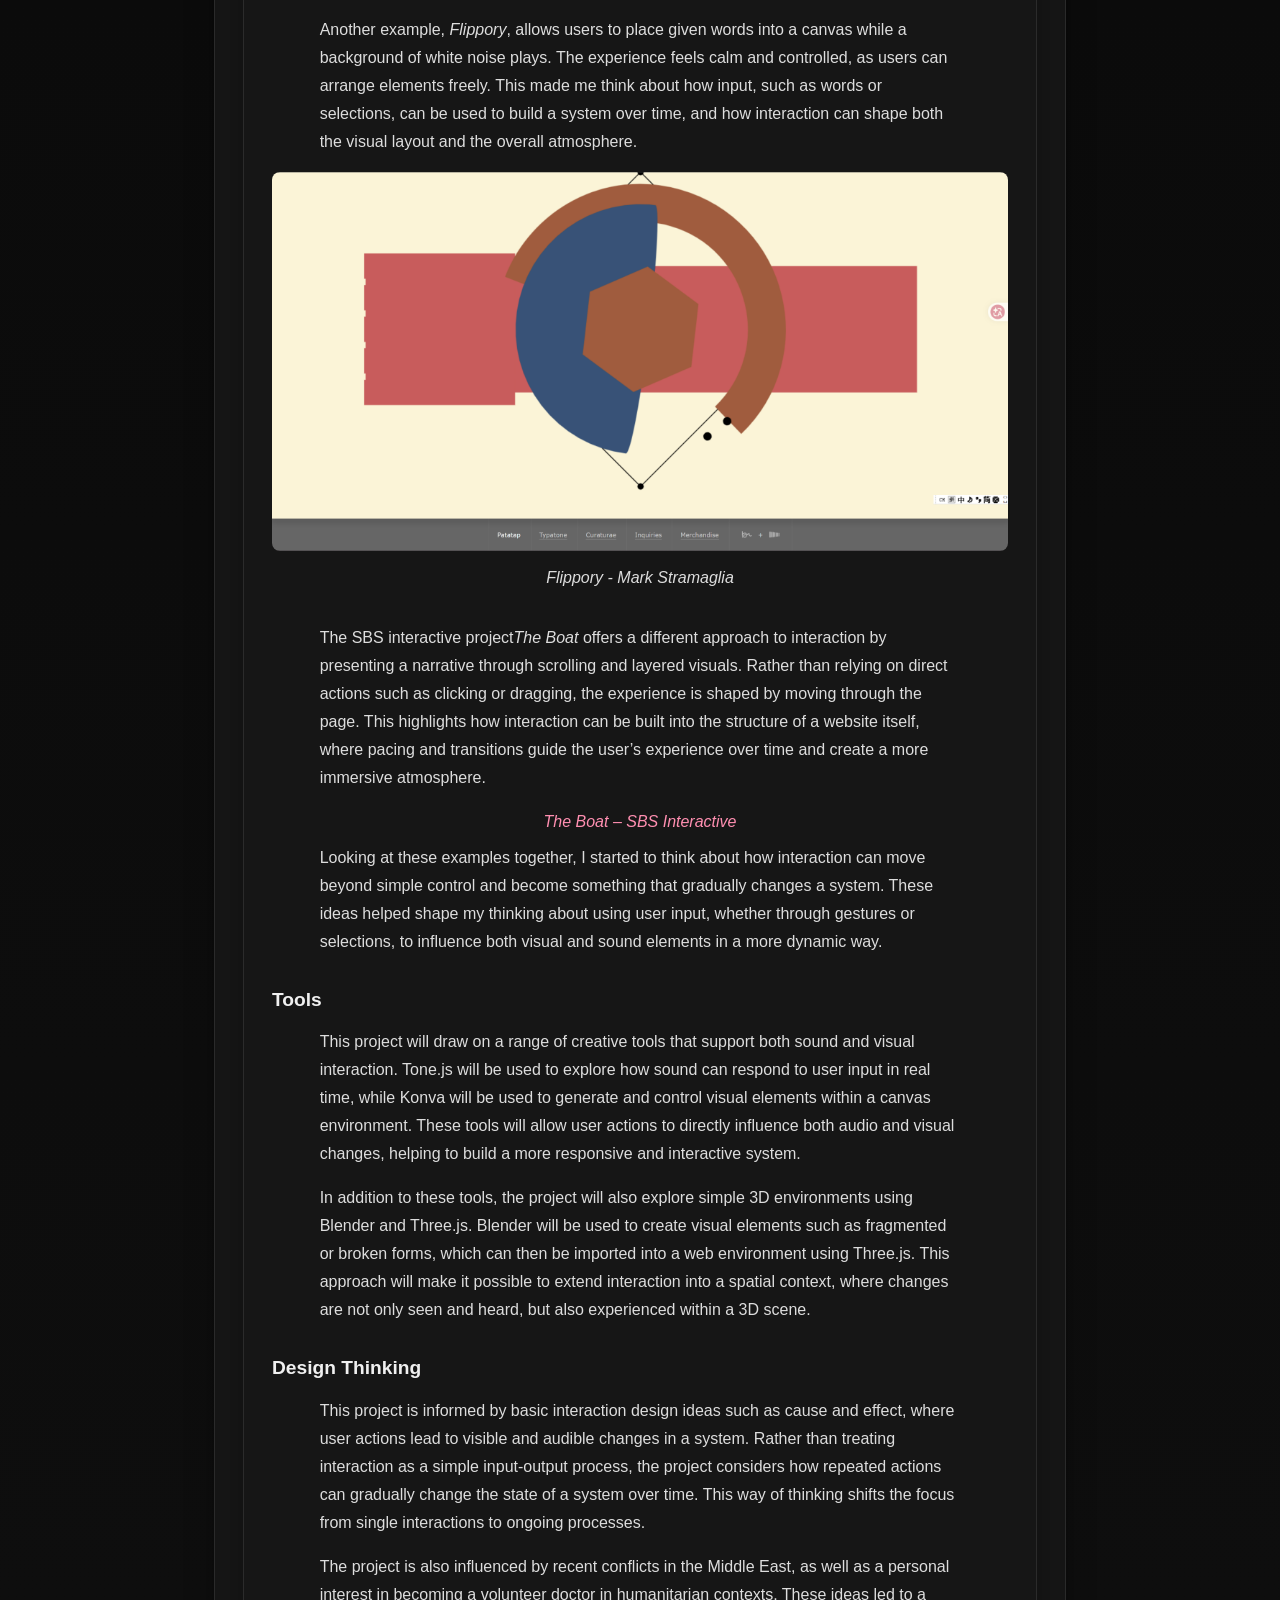
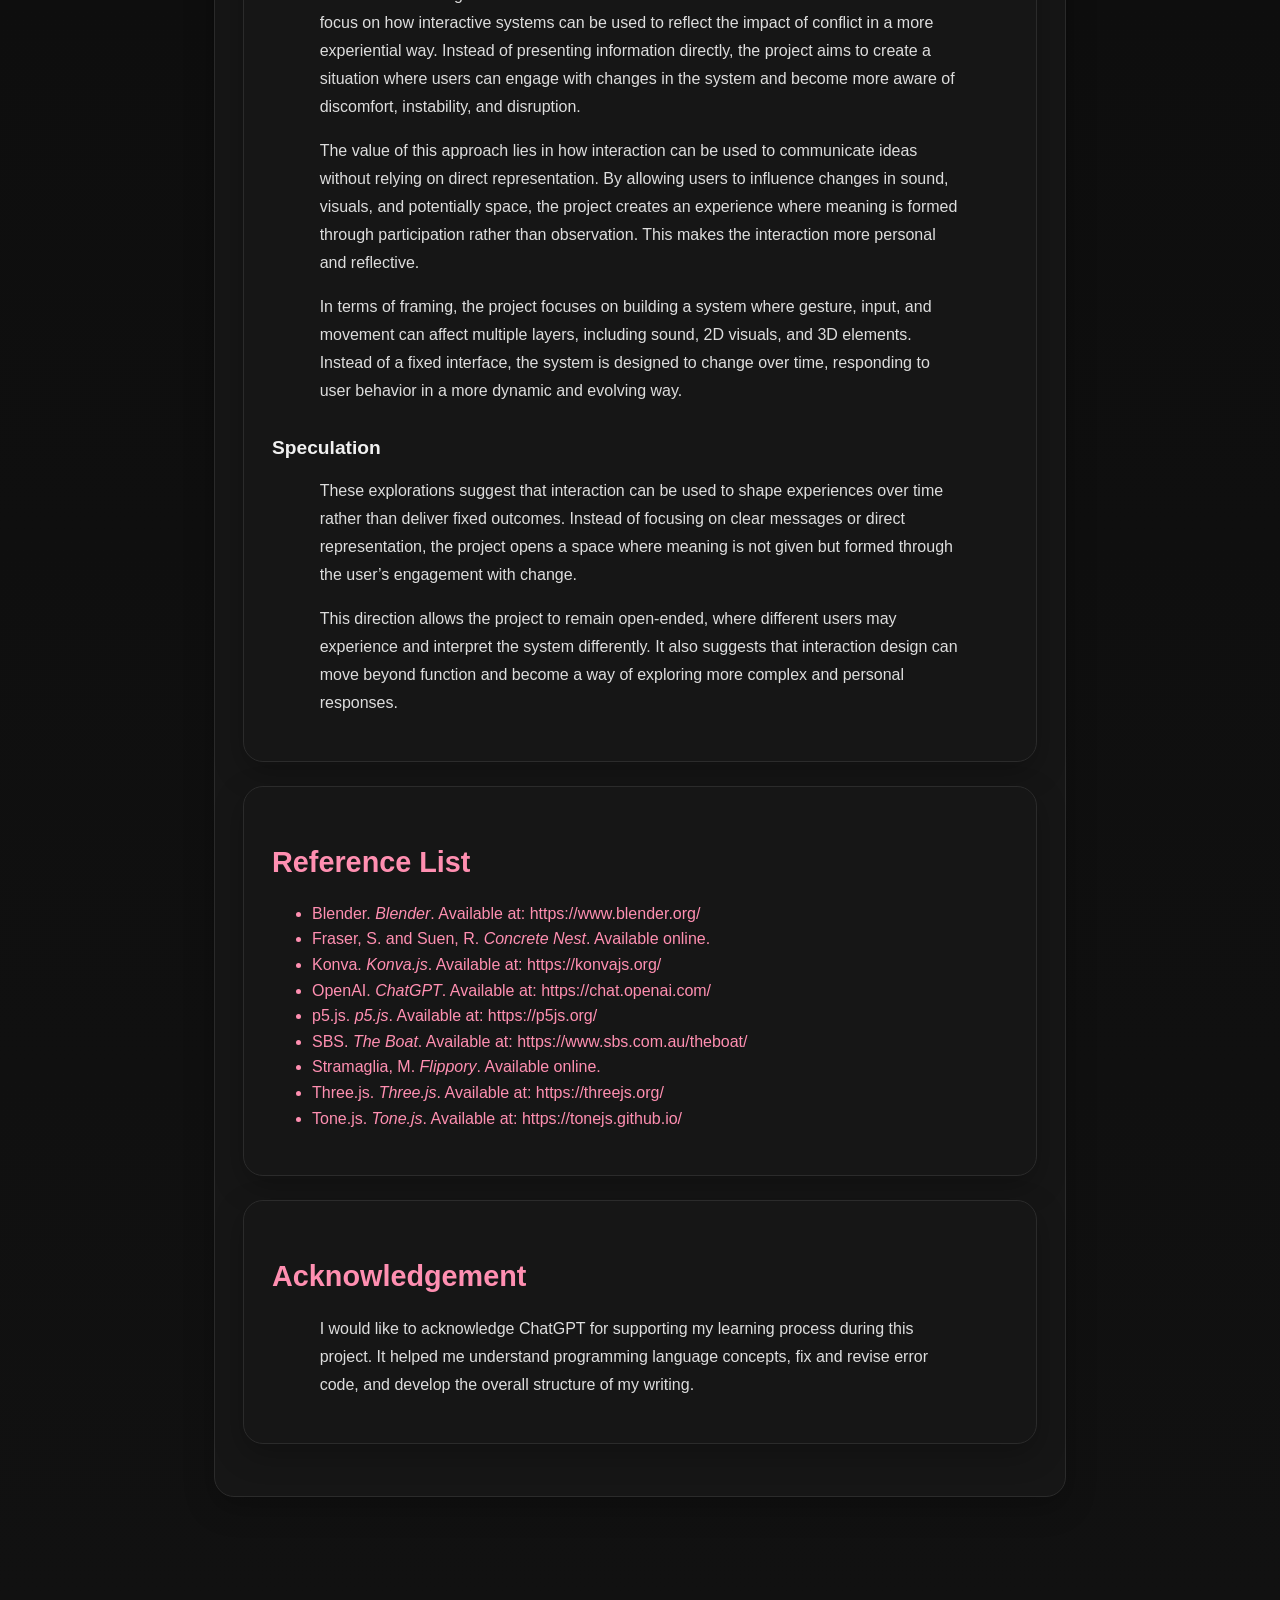
==== commit 18bed1d8: "1" ====
--- a/index.html
+++ b/index.html
@@ -73,17 +73,19 @@
                 </div>
             </a>
         </div>
-
-        <div class="feedback-links">
-            <a href="https://fluffy-paletas-2036fd.netlify.app/" target="_blank" class="link-btn">
+        <section class="card links-section">
+            <h2>Links</h2> <div class="links">
+            <a href="https://fluffy-paletas-2036fd.netlify.app/" target="_blank" class="link-item">
                 <span class="icon">🔗</span> Live Project
             </a>
-            <a href="https://forms.office.com/Pages/DesignPageV2.aspx?origin=NeoPortalPage&subpage=design&id=cTYy0b7NF0S01L2yS1Exa24AtF_Ow2JGplv4WEPpg5xUODJER0RKVjQxQlZLUDZFQVk4MzZBTFJXVi4u&analysis=true">
+            <a href="https://forms.office.com/Pages/DesignPageV2.aspx?..." target="_blank" class="link-item">
                 <span class="icon">📋</span> Survey Results
             </a>
         </div>
-
-    </section>
+        </section>
+
+
+
 
     <section class="card">
         <h2>Project Speculation</h2>
--- a/style.css
+++ b/style.css
@@ -35,6 +35,7 @@
     padding: 28px;
     margin-bottom: 24px;
     box-shadow: 0 10px 30px rgba(0, 0, 0, 0.25);
+    color: #ff8fb1;
 }
 
 h2 {
@@ -118,10 +119,7 @@
     color: #f0f0f0;
 }
 
-/* Project Journey 特殊样式 */
-.journey-card {
-    border-left: 4px solid #ff8fb1; /* 左侧粗边框增加区分度 */
-}
+
 
 .journey-grid {
     display: grid;
@@ -135,8 +133,6 @@
     align-items: center;
     gap: 16px;
     background: #0f0f0f;
-    border: 1px solid #2a2a2a;
-    border-radius: 16px;
     padding: 20px;
     color: #ffffff;
     text-decoration: none;
@@ -211,19 +207,15 @@
 
 /* Highlight the current version with the theme color */
 .current-version {
-    border-left: 4px solid #ff8fb1;
     background: linear-gradient(145deg, #161616 0%, #1c1c1c 100%);
 }
 
-.current-version:hover {
-    border-color: #ff8fb1;
 }
 
 /* Version tags/labels (e.g., Initial Version vs Current Version) */
 .version-tag {
     display: inline-block;
     background: #2b2b2b;
-    color: #ff8fb1;
     font-family: 'Courier New', Courier, monospace; /* Monospace for a technical look */
     font-size: 0.75rem;
     padding: 6px 14px;
@@ -235,8 +227,7 @@
 
 /* Stronger contrast for the current version tag */
 .current-version .version-tag {
-    background: #ff8fb1;
-    color: #111;
+    color: #ffffff;
     font-weight: bold;
 }
 
@@ -269,4 +260,42 @@
         font-size: 0.95rem;
         text-align: left; /* Better for mobile devices */
     }
-}+}
+
+/* 图片画廊：让内部元素并排 */
+.scene-gallery {
+    display: flex;
+    gap: 15px;           /* 缩小间距 */
+    justify-content: center; /* 居中显示 */
+    margin: 20px 0;      /* 缩小上下边距 */
+    width: 100%;
+}
+
+.scene-gallery .scene-visual-inline {
+    flex: 0 1 auto;      /* 不再强制平分宽度，而是根据内容自适应 */
+    padding: 20px 10px;  /* 缩小内边距 */
+    background: transparent; /* 如果觉得底色块太大，可以把背景设为透明 */
+}
+
+/* 关键：限制白色卡片的最大宽度 */
+.scene-gallery .visual-frame {
+    width: 280px;        /* 强制给一个较小的宽度 */
+    max-width: 100%;     /* 确保在小屏幕上不会溢出 */
+    padding: 8px;        /* 缩小白色边框的内衬 */
+    box-shadow: 0 10px 30px rgba(0, 0, 0, 0.5); /* 减弱阴影，让它看起来轻量一些 */
+}
+
+/* 进一步缩小顶部标题栏 */
+.frame-header {
+    margin-bottom: 5px;
+    padding-bottom: 3px;
+}
+
+.frame-header .frame-title {
+    font-size: 9px;      /* 缩小字体 */
+}
+.scene-img {
+    max-height: 200px; /* 限制图片本身的高度 */
+    object-fit: contain; /* 保证图片比例不失真 */
+}
+
